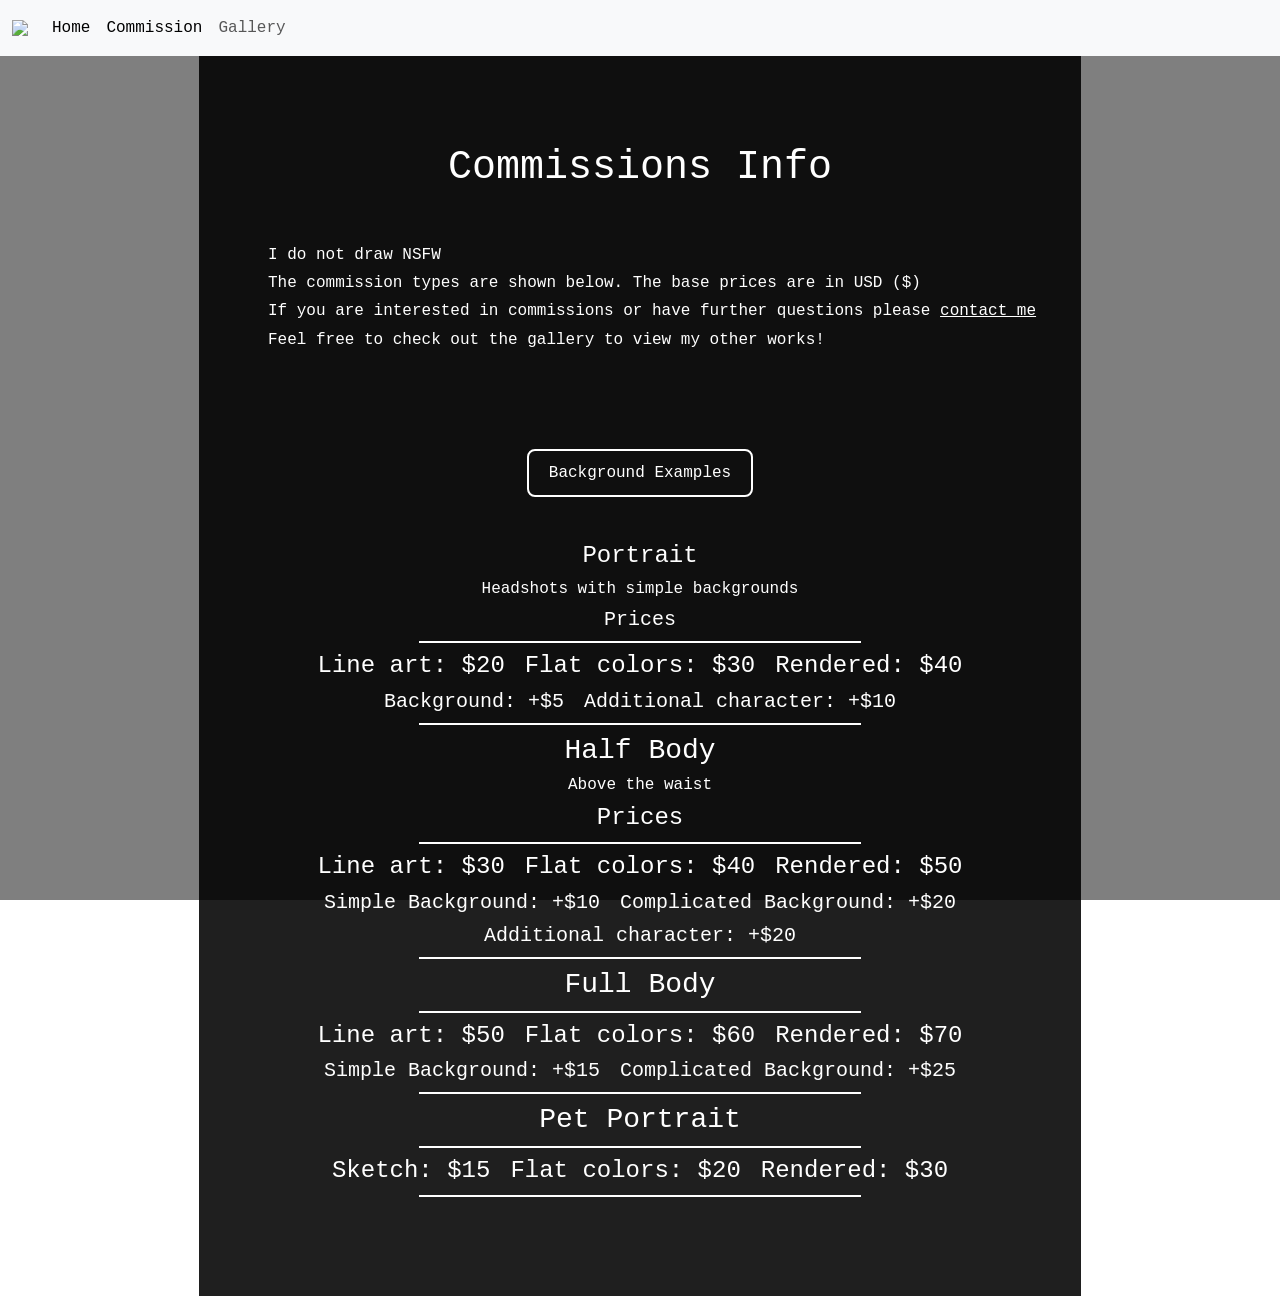
==== commission.html @ ae087905 "Add files via upload" ====
<!DOCTYPE html>
<html lang="en">

<head>
    <meta charset="UTF-8">
    <meta name="viewport" content="width=device-width, initial-scale=1.0">
    <title>MSTYRiceballs Info</title>
    <link href="https://cdn.jsdelivr.net/npm/bootstrap@5.3.3/dist/css/bootstrap.min.css" rel="stylesheet"
        integrity="sha384-QWTKZyjpPEjISv5WaRU9OFeRpok6YctnYmDr5pNlyT2bRjXh0JMhjY6hW+ALEwIH" crossorigin="anonymous">
    <link rel="stylesheet" href="https://cdn.jsdelivr.net/npm/bootstrap-icons@1.5.0/font/bootstrap-icons.css">

    <link rel="stylesheet" href="comStyle.css">
    <script src="https://kit.fontawesome.com/yourcode.js" crossorigin="anonymous"></script>


</head>

<body>
    <div class="page-center">
        <nav class="navbar fixed-top navbar-expand-lg navbar-light bg-light">
            <div class="container-fluid">
                <img src="images/cat-icon.png" class="cat-icon">
                <a class="navbar-brand" href="index.html"></a>
                <button class="navbar-toggler" type="button" data-bs-toggle="collapse" data-bs-target="#navbarNav"
                    aria-controls="navbarNav" aria-expanded="false" aria-label="Toggle navigation">
                    <span class="navbar-toggler-icon"></span>
                </button>
                <div class="collapse navbar-collapse" id="navbarNav">
                    <ul class="navbar-nav">
                        <li class="nav-item">
                            <a class="nav-link active" aria-current="page" href="home.html">Home</a>
                        </li>
                        <li class="nav-item">
                            <a class="nav-link active" aria-current="page" href="commission.html">Commission</a>
                        </li>
                        <li class="nav-item">
                            <a class="nav-link" href="gallery.html">Gallery</a>
                        </li>
                    </ul>
                </div>
            </div>
        </nav>

        <h1 style="margin-top: 16vh;">Commissions Info</h1>
        <div class="info-section">
            <h6><img src="images/info-icon.png" class="info-icon">I do not draw NSFW</h6>
            <h6><img src="images/info-icon.png" class="info-icon">The commission types are shown below. The base prices
                are in USD ($)</h6>
            <h6><img src="images/info-icon.png" class="info-icon">If you are interested in commissions or have further
                questions please <a href="home.html" style="color: white;">contact me</a></h6>
            <h6><img src="images/info-icon.png" class="info-icon">Feel free to check out the gallery to view my other
                works!</h6>

        </div>

    <!-- Modal -->
    <button id="openModalButton">Background Examples</button>

    <!-- Modal -->
    <div id="imageModal" class="modal">
        <div class="modal-content">
            <span class="close">&times;</span>
            <img class="modal-image" id="modalImage" src="images/background-example.png" alt="Background Examples">
        </div>
    </div>

        <h4>Portrait</h4>
        <h6>Headshots with simple backgrounds</h6>
        <h5>Prices</h5>
        <hr>
        <div class="price-section">

            <h4>Line art: $20</h4>
            <h4>Flat colors: $30</h4>
            <h4>Rendered: $40</h4>
        </div>
        <div class="price-section">

            <h5>Background: +$5</h5>
            <h5>Additional character: +$10</h5>
        </div>
        <hr>
        <img src="images/comm-portrait.png" alt="" class="portrait-img">



        <h3>Half Body</h3>
        <h6>Above the waist</h6>
        <h4>Prices</h4>

        <hr>
        <div class="price-section">

            <h4>Line art: $30</h4>
            <h4>Flat colors: $40</h4>
            <h4>Rendered: $50</h4>
        </div>
        <div class="price-section">
            <h5>Simple Background: +$10</h5>
            <h5>Complicated Background: +$20</h5>

        </div>
        <div class="price-section">
            <h5>Additional character: +$20</h5>
        </div>
        <hr>
        <img src="images/com-half.png" alt="" class="half-img">


        <h3>Full Body</h3>
        <hr>
        <div class="price-section">

            <h4>Line art: $50</h4>
            <h4>Flat colors: $60</h4>
            <h4>Rendered: $70</h4>
        </div>
        <div class="price-section">
            <h5>Simple Background: +$15</h5>
            <h5>Complicated Background: +$25</h5>

        </div>
        <hr>
        <img src="images/flowerField.png" alt="" class="full-img">

        <h3>Pet Portrait</h3>
        <hr>
        <div class="price-section">

            <h4>Sketch: $15</h4>
            <h4>Flat colors: $20</h4>
            <h4>Rendered: $30</h4>
        </div>
        <hr>
        <img src="images/portrait.png" alt="" class="pet-portrait-img">

    </div>
    <script src="https://cdn.jsdelivr.net/npm/@popperjs/core@2.11.6/dist/umd/popper.min.js"></script>
    <script src="https://cdn.jsdelivr.net/npm/bootstrap@5.3.3/dist/js/bootstrap.min.js"></script>
    <script src="comScript.js"></script>
</body>

</html>
---- comStyle.css ----
.info-icon {
    width: 16px;
    height: 16px;
    filter: brightness(0) invert(1);
    margin-right: 8px;
    vertical-align: middle;
}

hr {
    height: 0;
    width: 50%;
    border: 1.5px solid #ffffff;
    margin: auto;
    opacity: 1;
    background-color: transparent;
    margin-bottom: 1vh;
}

button {
    background-color: transparent;
    color: #ffffff;
    border: 2px solid #ffffff;
    border-radius: 8px;
    padding: 10px 20px;
    font-size: 16px;
    cursor: pointer;
    transition: background-color 0.3s ease, color 0.3s ease;
    margin-bottom: 5vh;
}

button:hover {
    background-color: #ffffff;
    color: rgb(71, 89, 109);
}

body {
    font-family: 'Courier New', Courier, monospace, sans-serif;
    margin: 0;
    background-image: url(images/comm-background.png);
    background-size: contain;
    background-attachment: fixed;
    display: flex;
    justify-content: center;
    z-index: 0;
}

body::before {
    content: "";
    position: fixed;
    top: 0;
    left: 0;
    width: 100%;
    height: 100%;
    background-color: rgba(0, 0, 0, 0.5);
    z-index: 0;
}

.page-center {
    background-color: #000000e0;
    display: flex;
    flex-direction: column;
    align-items: center;
    justify-content: center;
    z-index: 1;
}

.info-section {
    margin: 0;
    padding: 5vh;
    margin-bottom: 5vh;
}

.info-section h6 {
    text-align: left;
}

.parent-element {
    background-color: #000000;
}

h1,
h2,
h3,
h6,
h4,
h5 {
    font-family: 'Courier New', Courier, monospace, sans-serif;
    text-align: center;
    color: #ffffff;
    margin: auto;
    margin-bottom: 1vh;
}

.half-img {
    width: 100%;
    max-width: 900px;
    min-width: 200px;
    height: auto;
    display: block;
    margin: 0 auto;
}

.full-img {
    max-width: 300px;
}

.portrait-img {
    width: 100%;
    max-width: 900px;
    min-width: 200px;
    height: auto;
    display: block;
    margin: 0 auto;
}

.price-section {
    display: flex;
    flex-direction: row;
    column-gap: 20px;
    row-gap: 10px;
    margin: auto;
}

.pet-portrait-img {
    max-height: 450px;
    margin-bottom: 5vh;
    margin-top: 5vh;
}

.modal {
    display: none;
    position: fixed;
    z-index: 9999;
    left: 0;
    top: 0;
    width: 100%;
    height: 100%;
    background-color: rgba(0, 0, 0, 0.8);
    overflow: auto;
}

.modal-content {
    position: relative;
    background-color: #fff;
    margin: 10% auto;
    padding: 20px;
    border-radius: 10px;
    width: 80%;
    max-width: 500px;
    box-shadow: 0 4px 8px 0 rgba(0,0,0,0.2);
}

.close {
    color: #fff;
    position: absolute;
    top: -10px;
    right: -10px;
    font-size: 28px;
    font-weight: bold;
    cursor: pointer;
    background-color: #000;
    width: 30px;
    height: 30px;
    border-radius: 50%;
    display: flex;
    justify-content: center;
    align-items: center;
    line-height: 1;
}

.close:hover,
.close:focus {
    color: #bbb;
    text-decoration: none;
    cursor: pointer;
}

.modal-image {
    width: 100%;
    height: auto;
    display: block;
    border-radius: 5px;
}

.cat-icon {
    max-height: 50px;
    height: auto;
    width: auto;
}

@media (max-width: 768px) {
    .cat-icon {
        max-height: 50px;
    }
}

@media (max-width: 576px) {
    .cat-icon {
        max-height: 50px;
    }
}
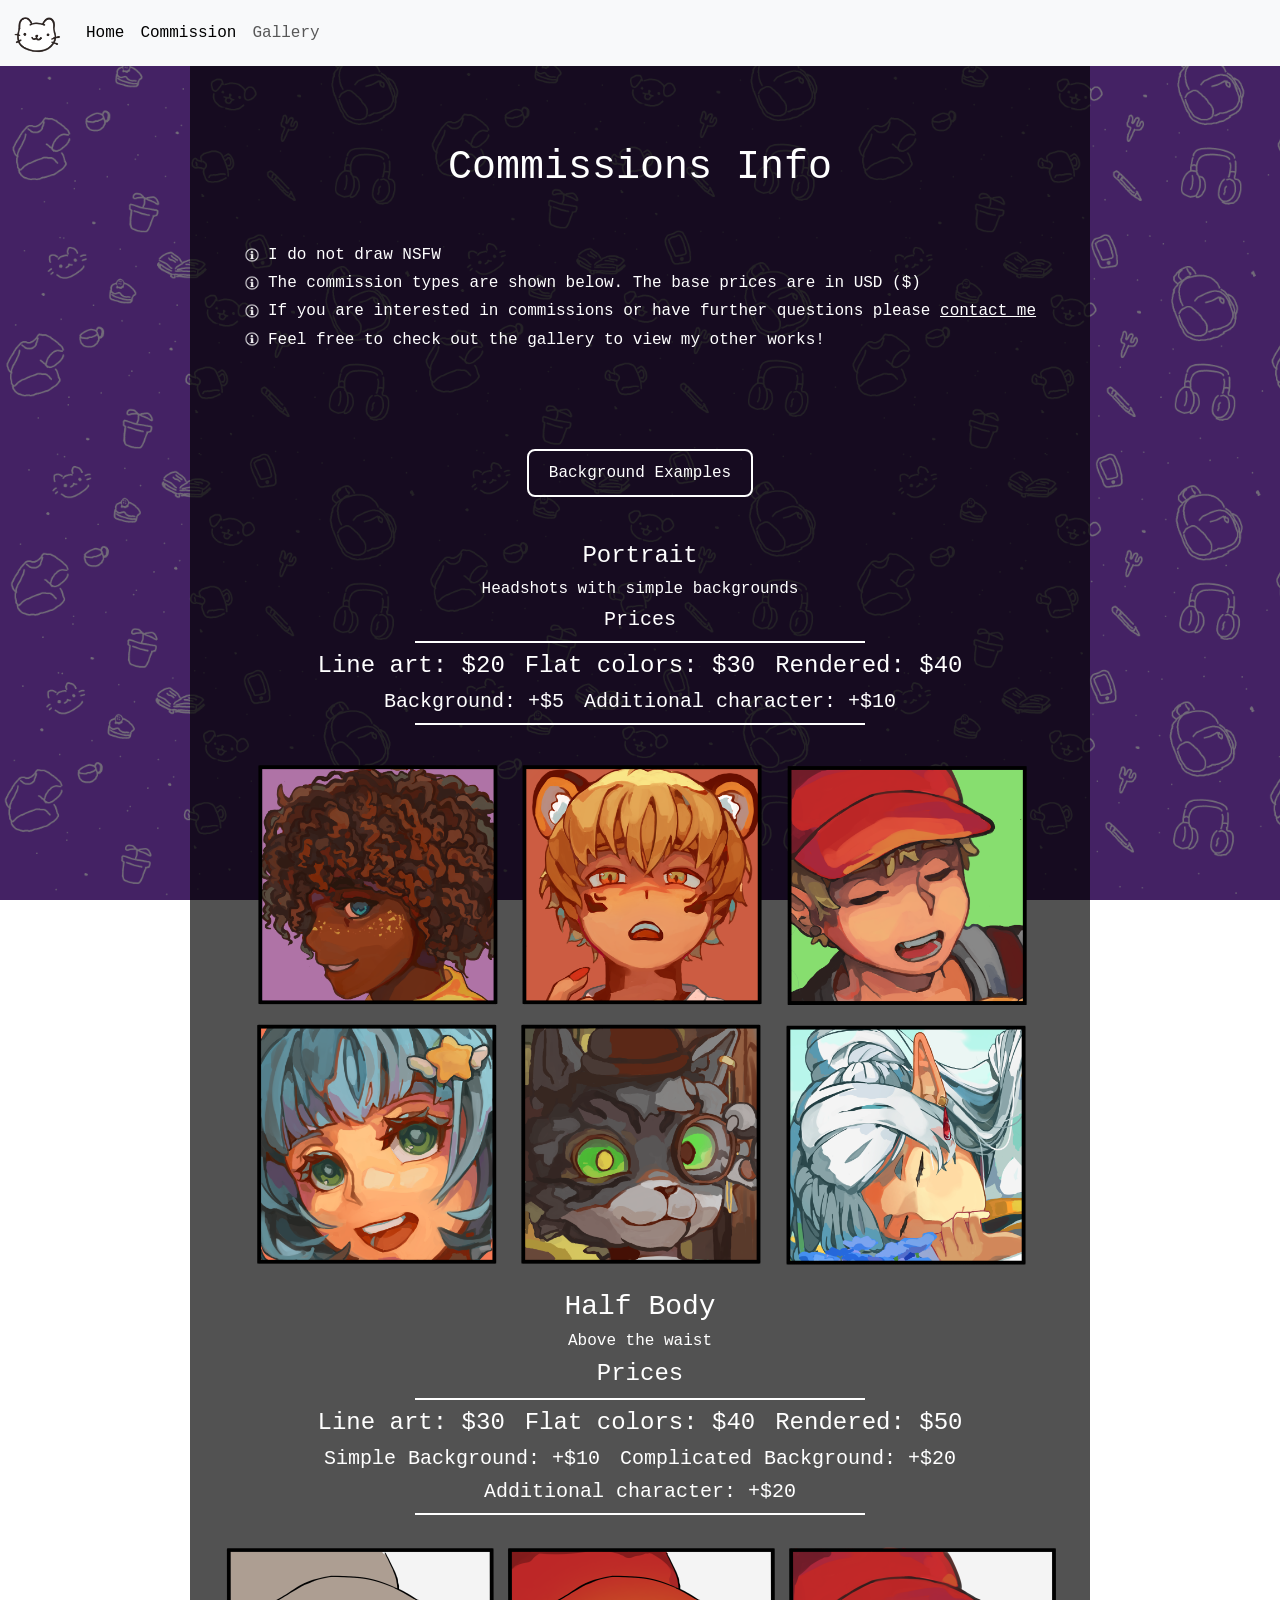
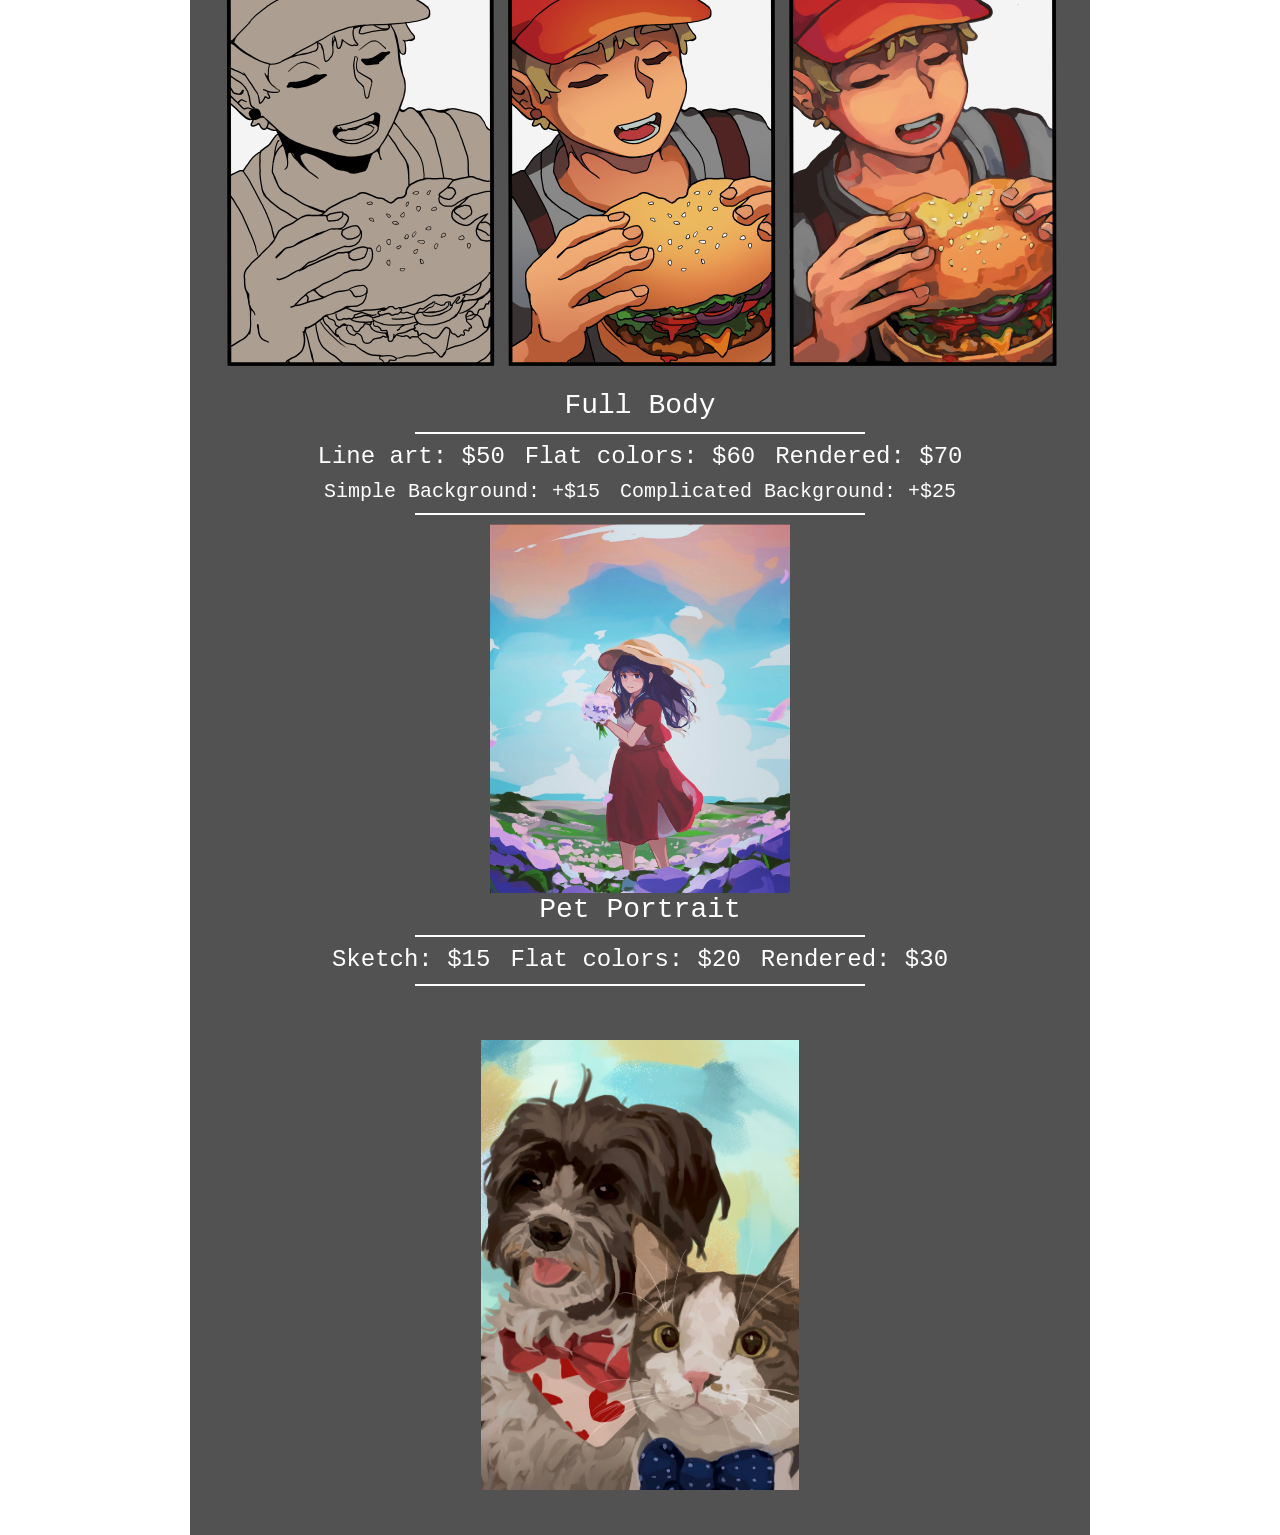
==== commit cce16f88: "Update commission.html" ====
--- a/commission.html
+++ b/commission.html
@@ -28,7 +28,7 @@
                 <div class="collapse navbar-collapse" id="navbarNav">
                     <ul class="navbar-nav">
                         <li class="nav-item">
-                            <a class="nav-link active" aria-current="page" href="home.html">Home</a>
+                            <a class="nav-link active" aria-current="page" href="homePage.html">Home</a>
                         </li>
                         <li class="nav-item">
                             <a class="nav-link active" aria-current="page" href="commission.html">Commission</a>
@@ -140,4 +140,4 @@
     <script src="comScript.js"></script>
 </body>
 
-</html>+</html>
--- a/comStyle.css
+++ b/comStyle.css
@@ -56,7 +56,7 @@
 }
 
 .page-center {
-    background-color: #000000e0;
+    background-color: #000000ad;
     display: flex;
     flex-direction: column;
     align-items: center;
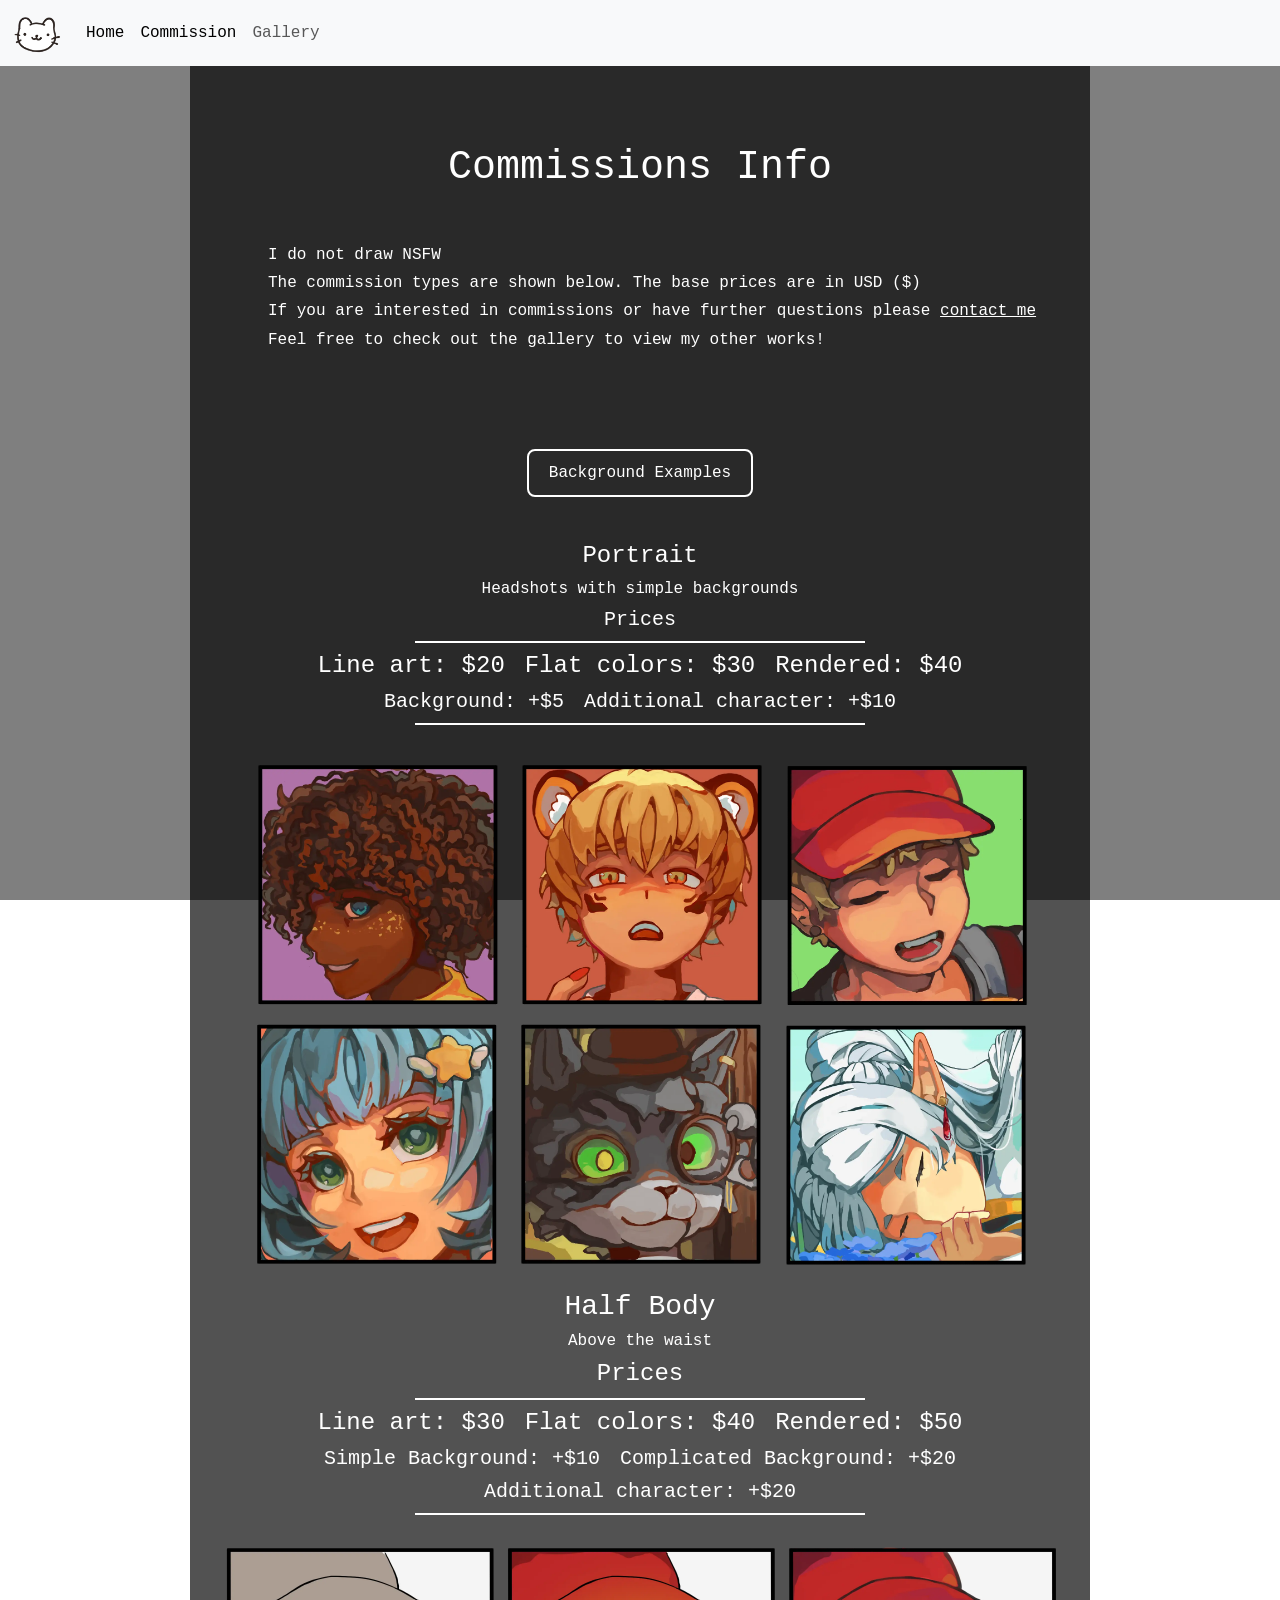
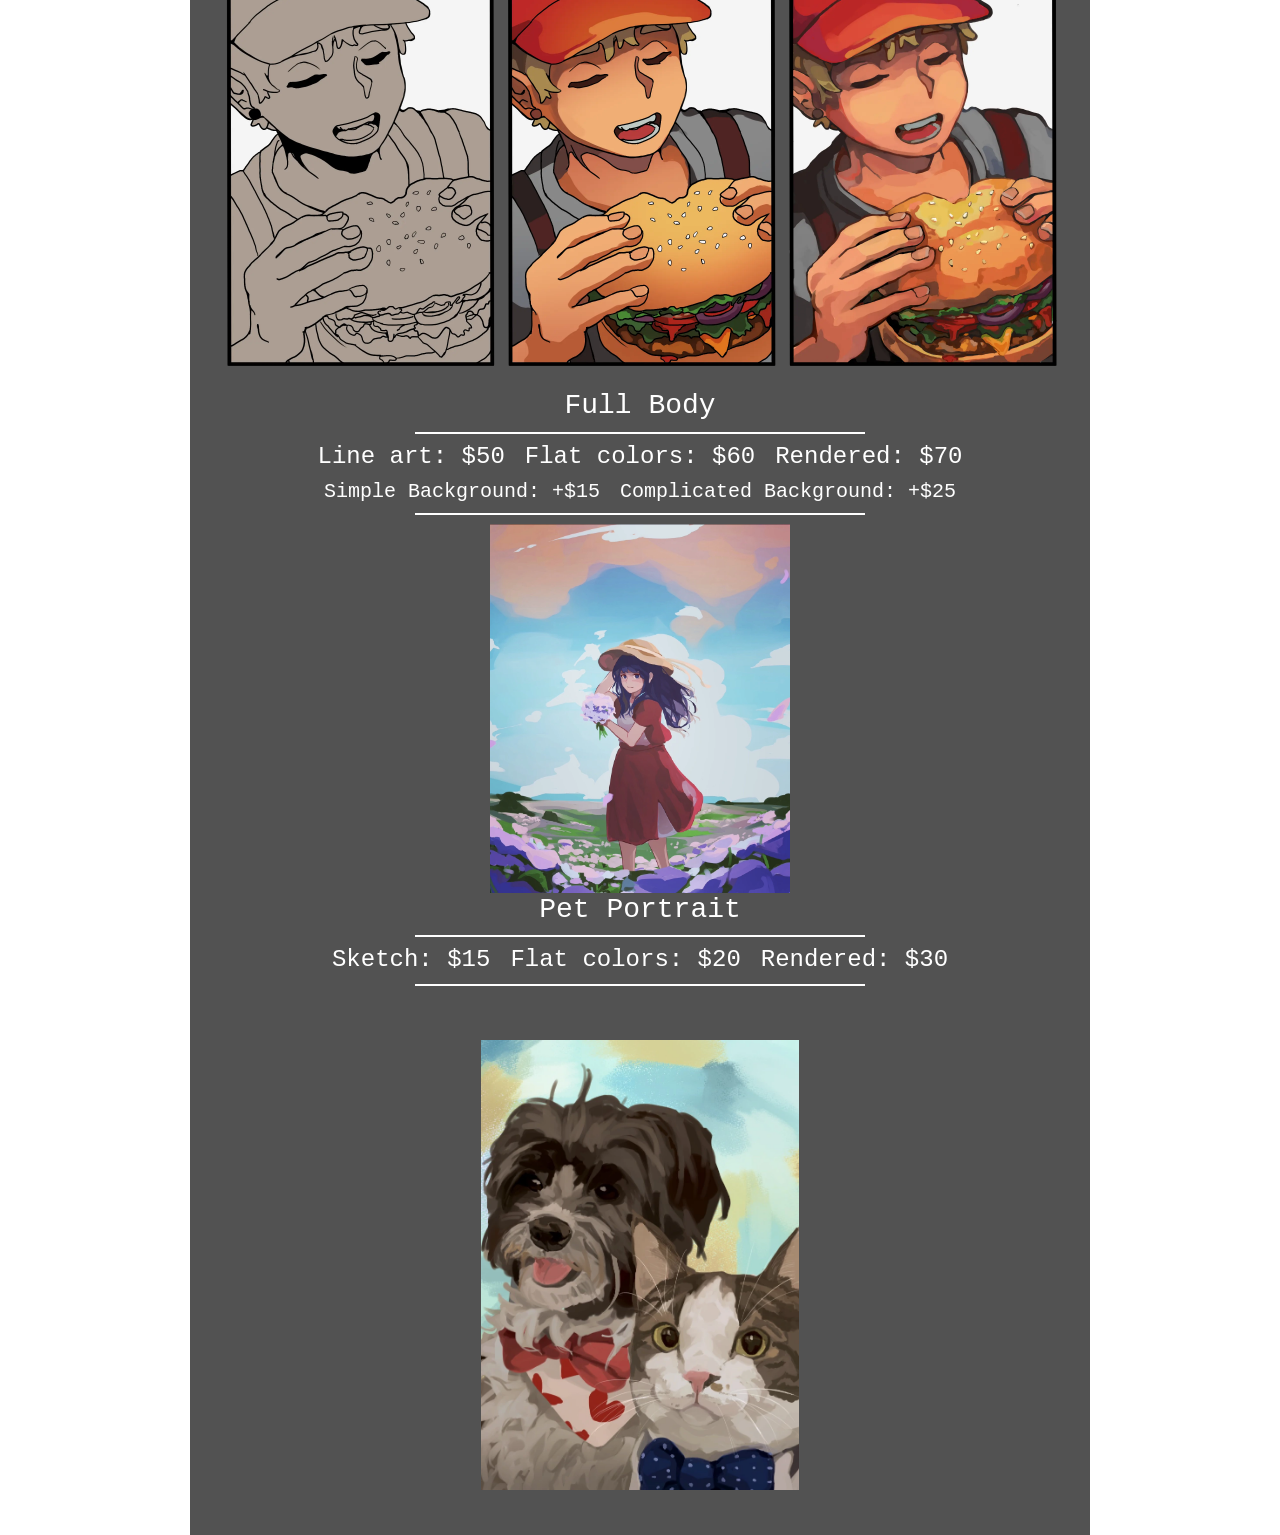
==== commit b26a438e: "Update commission.html" ====
--- a/commission.html
+++ b/commission.html
@@ -19,7 +19,7 @@
     <div class="page-center">
         <nav class="navbar fixed-top navbar-expand-lg navbar-light bg-light">
             <div class="container-fluid">
-                <img src="images/cat-icon.png" class="cat-icon">
+                <img src="img/cat-icon.webp" class="cat-icon">
                 <a class="navbar-brand" href="index.html"></a>
                 <button class="navbar-toggler" type="button" data-bs-toggle="collapse" data-bs-target="#navbarNav"
                     aria-controls="navbarNav" aria-expanded="false" aria-label="Toggle navigation">
@@ -47,7 +47,7 @@
             <h6><img src="images/info-icon.png" class="info-icon">The commission types are shown below. The base prices
                 are in USD ($)</h6>
             <h6><img src="images/info-icon.png" class="info-icon">If you are interested in commissions or have further
-                questions please <a href="home.html" style="color: white;">contact me</a></h6>
+                questions please <a href="homePage.html" style="color: white;">contact me</a></h6>
             <h6><img src="images/info-icon.png" class="info-icon">Feel free to check out the gallery to view my other
                 works!</h6>
 
@@ -60,7 +60,7 @@
     <div id="imageModal" class="modal">
         <div class="modal-content">
             <span class="close">&times;</span>
-            <img class="modal-image" id="modalImage" src="images/background-example.png" alt="Background Examples">
+            <img class="modal-image" id="modalImage" src="img/background-example.webp" alt="Background Examples">
         </div>
     </div>
 
@@ -80,7 +80,7 @@
             <h5>Additional character: +$10</h5>
         </div>
         <hr>
-        <img src="images/comm-portrait.png" alt="" class="portrait-img">
+        <img src="img/comm-portrait.webp" alt="" class="portrait-img">
 
 
 
@@ -104,7 +104,7 @@
             <h5>Additional character: +$20</h5>
         </div>
         <hr>
-        <img src="images/com-half.png" alt="" class="half-img">
+        <img src="img/com-half.webp" alt="" class="half-img">
 
 
         <h3>Full Body</h3>
@@ -121,7 +121,7 @@
 
         </div>
         <hr>
-        <img src="images/flowerField.png" alt="" class="full-img">
+        <img src="img/flowerField.webp" alt="" class="full-img">
 
         <h3>Pet Portrait</h3>
         <hr>
@@ -132,7 +132,7 @@
             <h4>Rendered: $30</h4>
         </div>
         <hr>
-        <img src="images/portrait.png" alt="" class="pet-portrait-img">
+        <img src="img/portrait.webp" alt="" class="pet-portrait-img">
 
     </div>
     <script src="https://cdn.jsdelivr.net/npm/@popperjs/core@2.11.6/dist/umd/popper.min.js"></script>
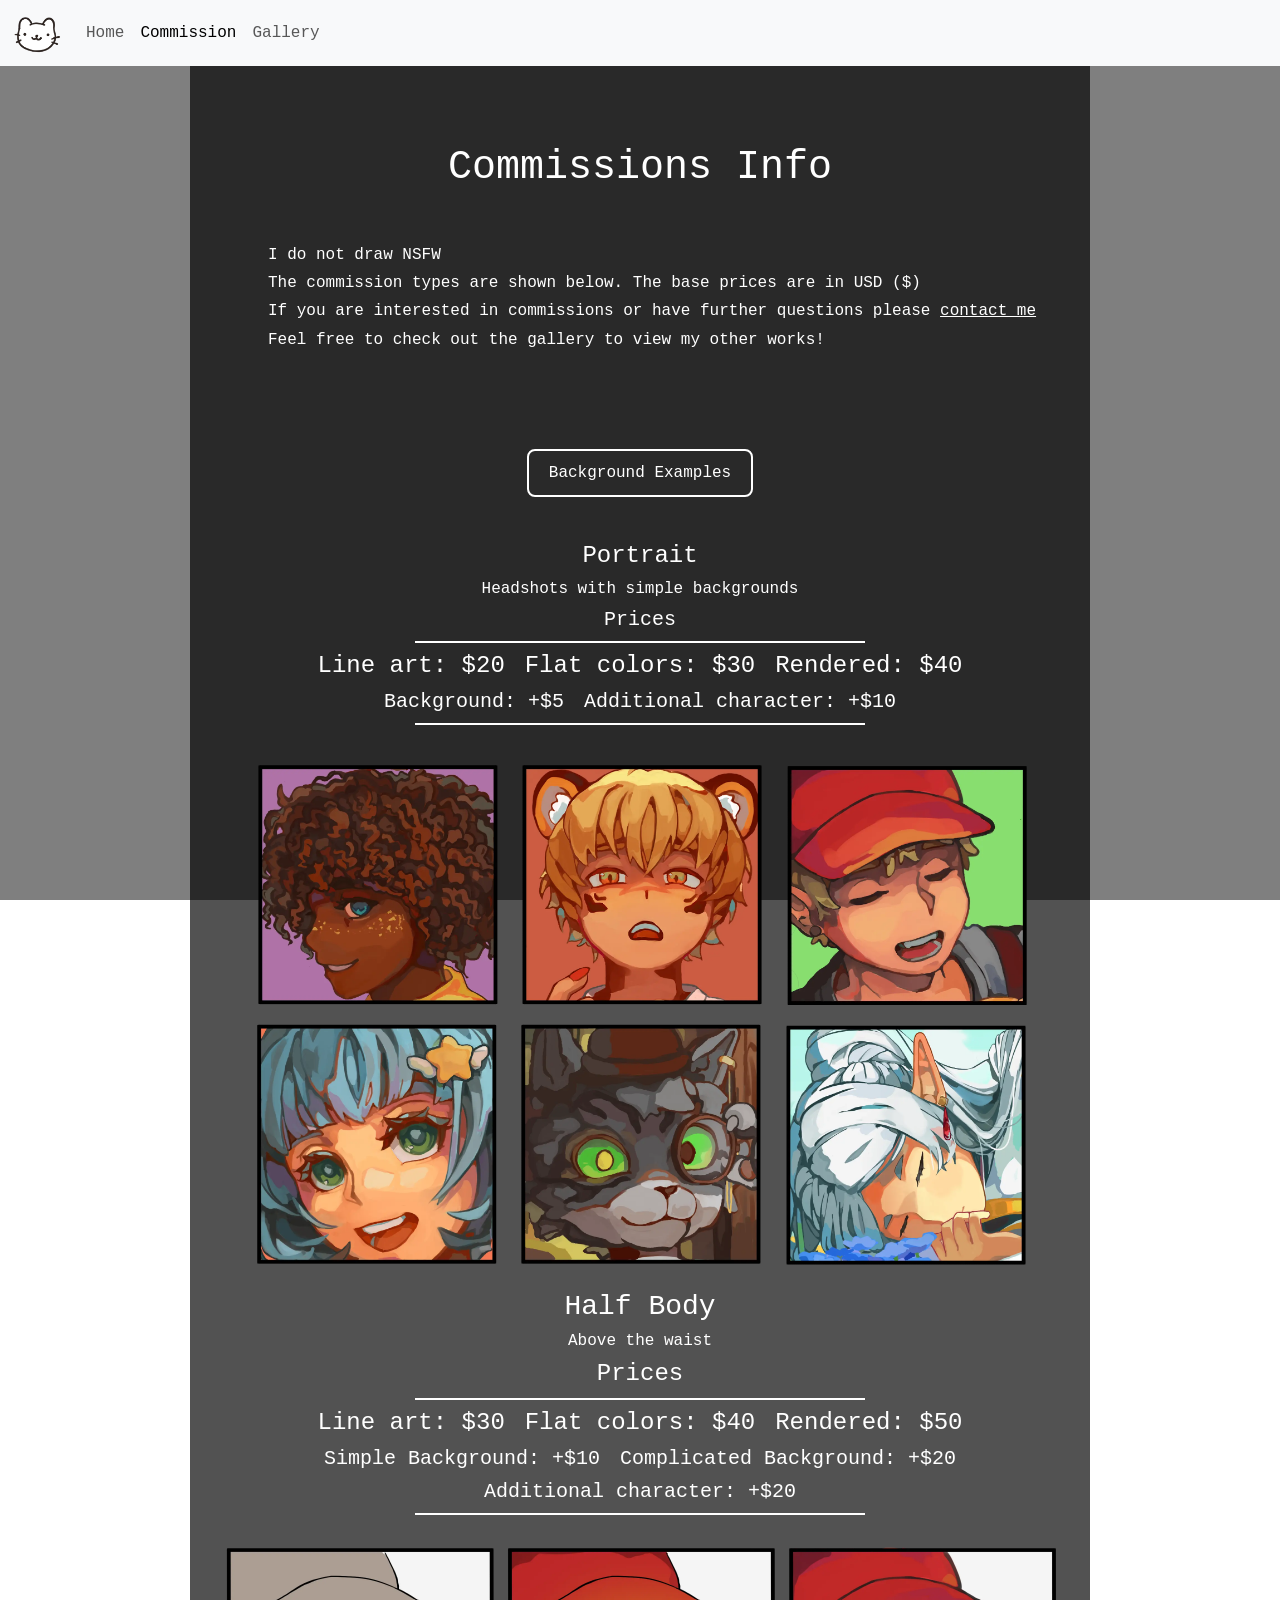
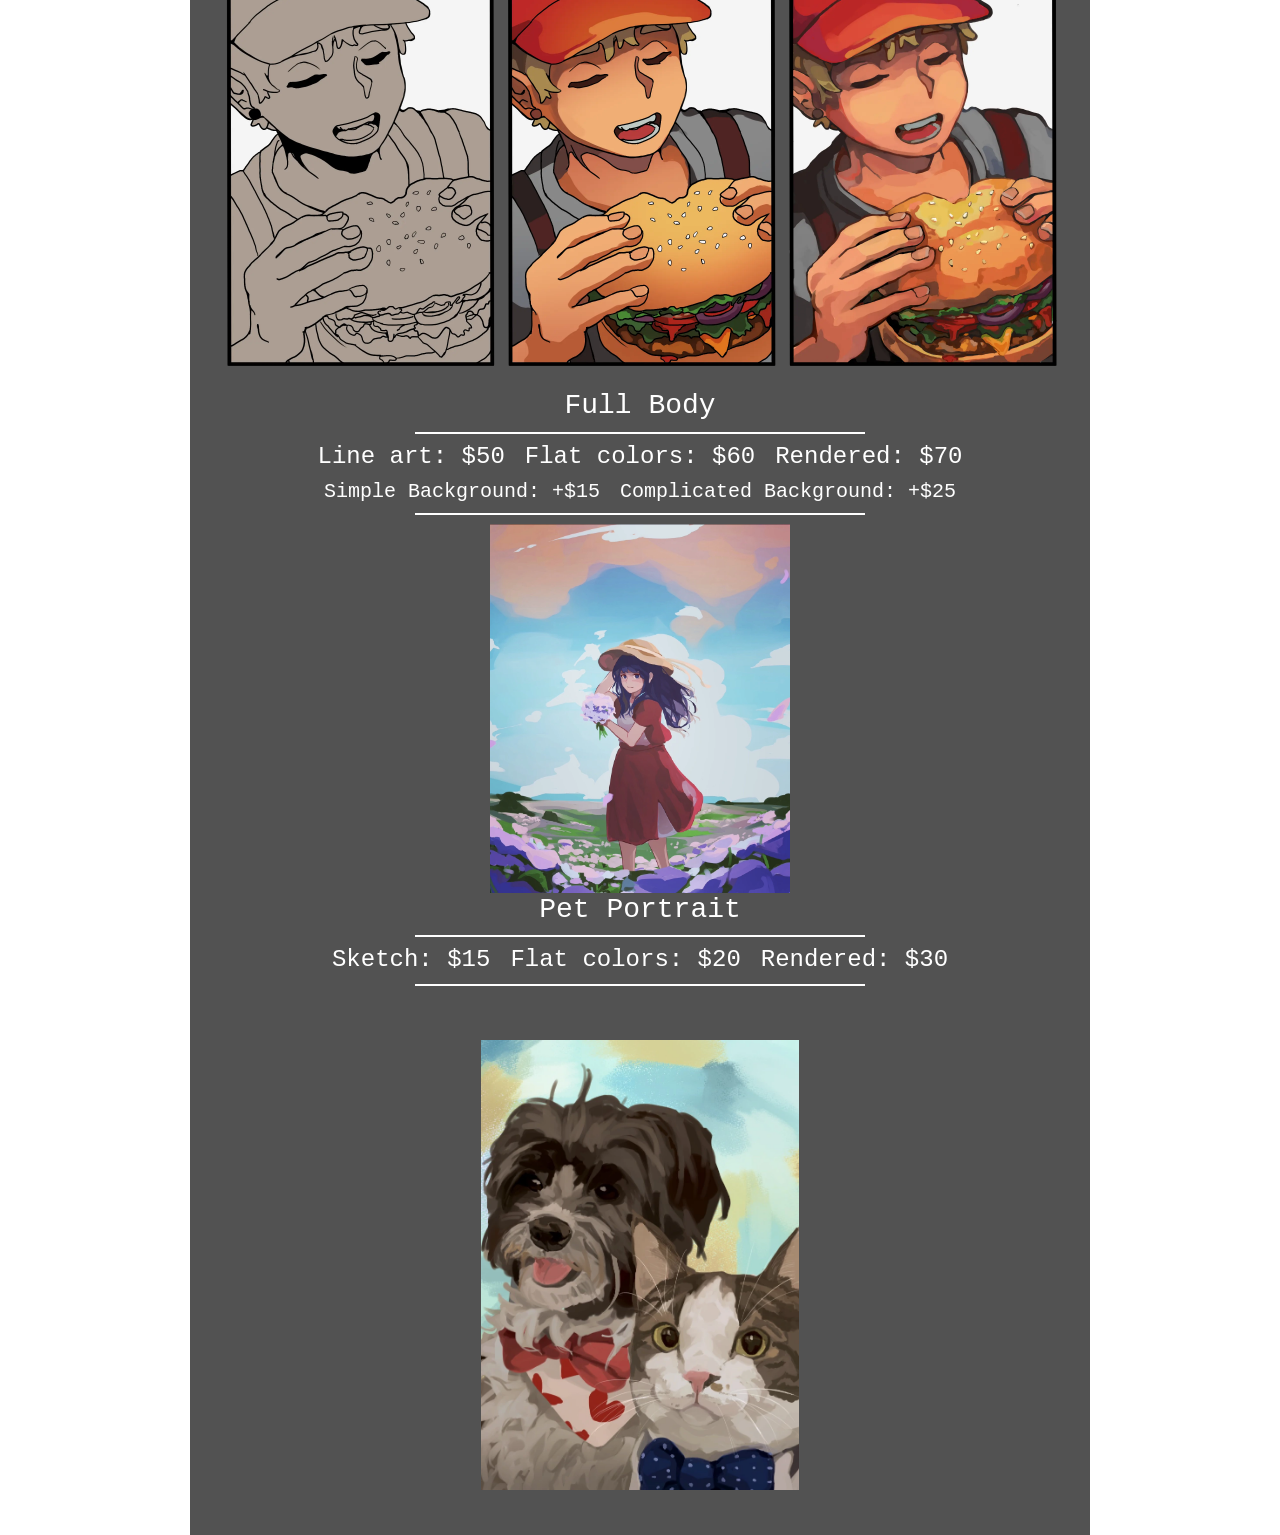
==== commit dc1e9d09: "Update commission.html" ====
--- a/commission.html
+++ b/commission.html
@@ -28,7 +28,7 @@
                 <div class="collapse navbar-collapse" id="navbarNav">
                     <ul class="navbar-nav">
                         <li class="nav-item">
-                            <a class="nav-link active" aria-current="page" href="homePage.html">Home</a>
+                            <a class="nav-link" aria-current="page" href="homePage.html">Home</a>
                         </li>
                         <li class="nav-item">
                             <a class="nav-link active" aria-current="page" href="commission.html">Commission</a>
